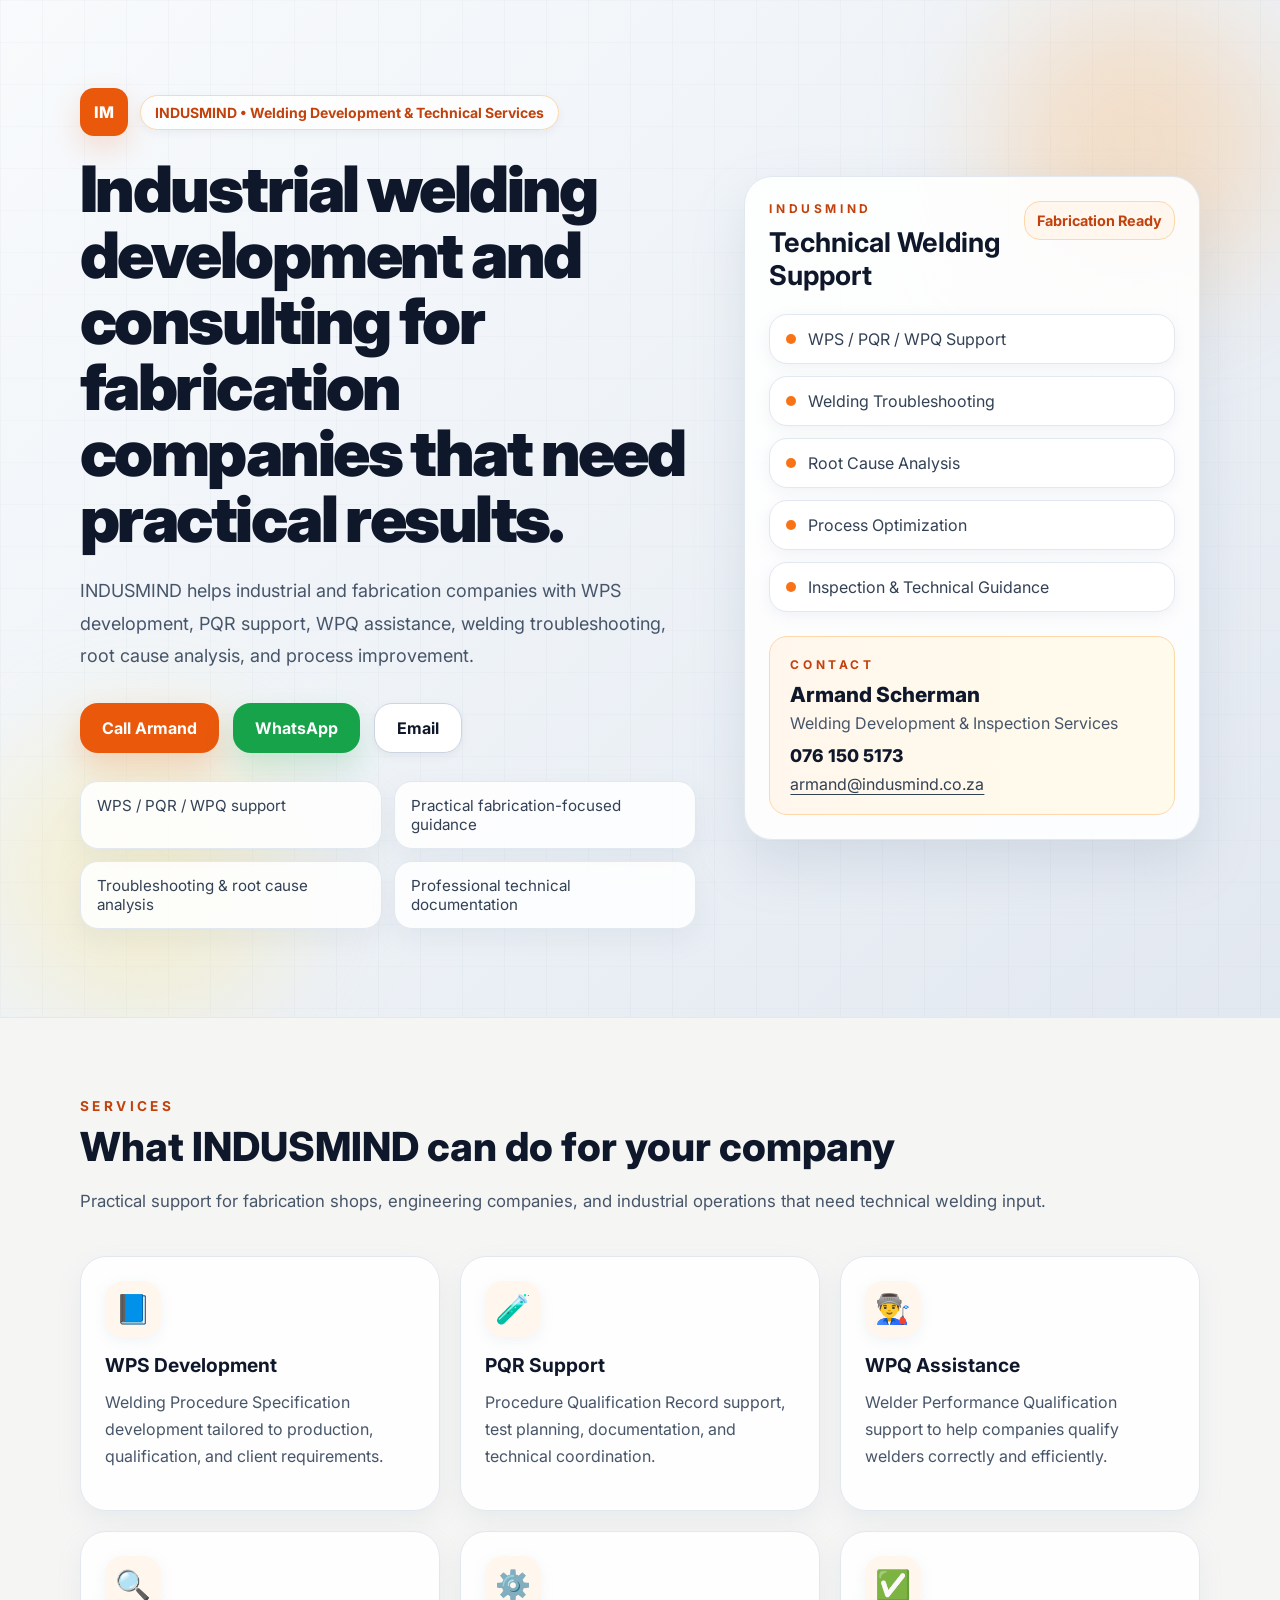
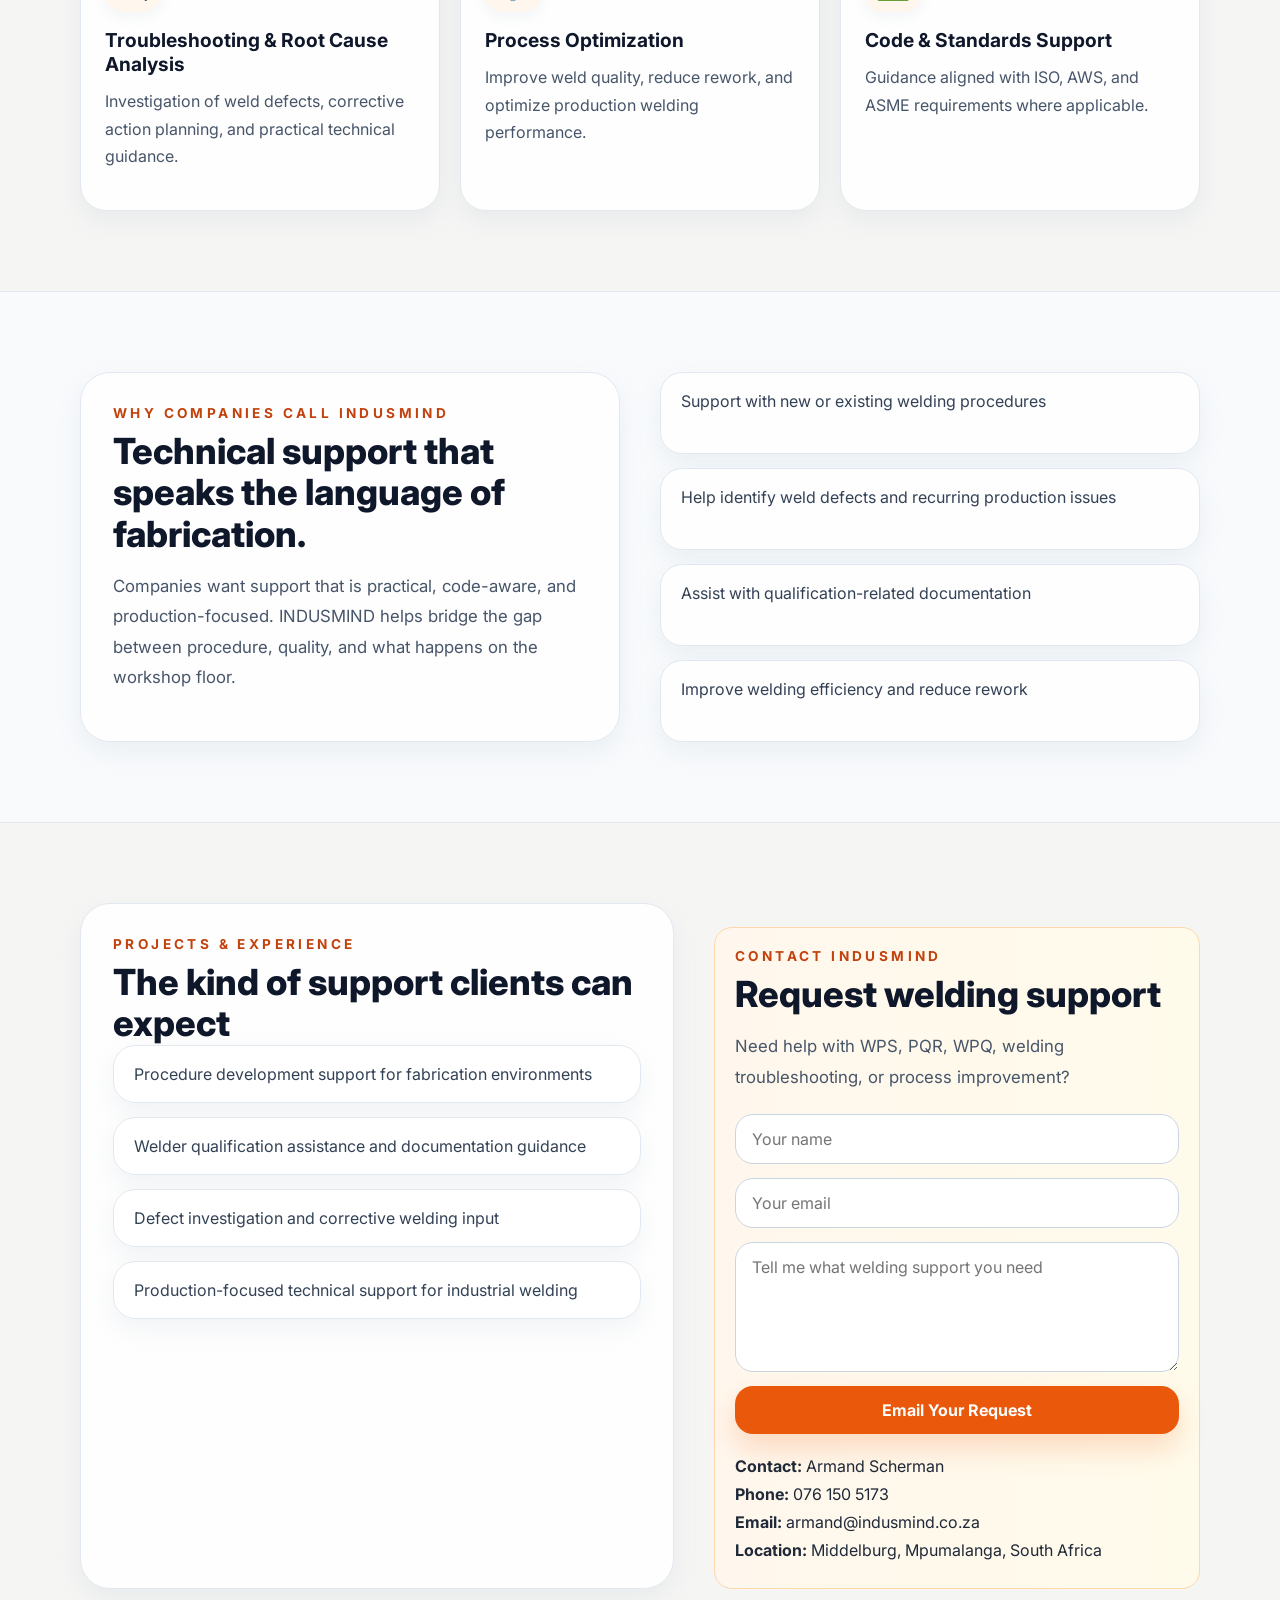
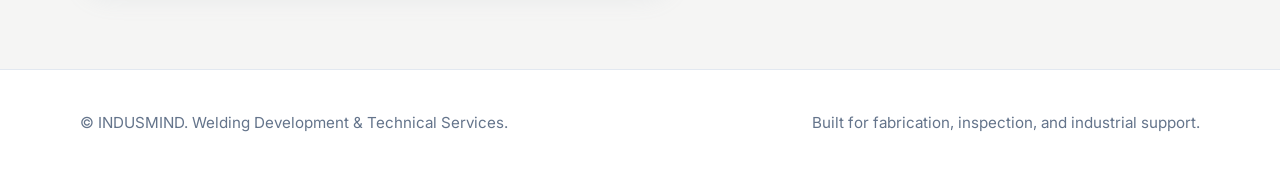
==== index.html @ c0b01968 "Add files via upload" ====
<!DOCTYPE html>
<html lang="en">
<head>
  <meta charset="UTF-8" />
  <meta name="viewport" content="width=device-width, initial-scale=1.0" />
  <title>INDUSMIND – Industrial Welding Development & Consulting</title>
  <meta name="description" content="INDUSMIND provides industrial welding development and consulting services including WPS development, PQR support, WPQ assistance, welding troubleshooting, root cause analysis, and process optimization in South Africa." />
  <meta name="keywords" content="INDUSMIND, industrial welding development, welding consulting, WPS development, PQR support, WPQ assistance, welding troubleshooting, welding consultant South Africa, welding consultant Mpumalanga, welding procedure qualification, Middelburg welding services" />
  <meta name="author" content="Armand Scherman" />
  <meta property="og:title" content="INDUSMIND – Industrial Welding Development & Consulting" />
  <meta property="og:description" content="WPS development, PQR support, WPQ assistance, welding troubleshooting, process optimization, and technical welding support." />
  <meta property="og:type" content="website" />
  <meta name="theme-color" content="#ea580c" />
  <link rel="preconnect" href="https://fonts.googleapis.com">
  <link rel="preconnect" href="https://fonts.gstatic.com" crossorigin>
  <link href="https://fonts.googleapis.com/css2?family=Inter:wght@400;500;600;700;800;900&display=swap" rel="stylesheet">
  <link rel="stylesheet" href="styles.css" />
</head>
<body>
  <header class="hero">
    <div class="grid-bg"></div>
    <div class="glow glow-a"></div>
    <div class="glow glow-b"></div>
    <div class="container hero-inner">
      <div class="hero-copy">
        <div class="brand-row">
          <div class="logo-box">IM</div>
          <div class="brand-pill">INDUSMIND • Welding Development & Technical Services</div>
        </div>

        <h1>Industrial welding development and consulting for fabrication companies that need practical results.</h1>
        <p class="lead">
          INDUSMIND helps industrial and fabrication companies with WPS development, PQR support, WPQ assistance,
          welding troubleshooting, root cause analysis, and process improvement.
        </p>

        <div class="cta-row">
          <a class="btn btn-primary" href="tel:0761505173">Call Armand</a>
          <a class="btn btn-whatsapp" href="https://wa.me/27761505173">WhatsApp</a>
          <a class="btn btn-secondary" href="mailto:armand@indusmind.co.za">Email</a>
        </div>

        <div class="highlight-grid">
          <div class="highlight-card">WPS / PQR / WPQ support</div>
          <div class="highlight-card">Practical fabrication-focused guidance</div>
          <div class="highlight-card">Troubleshooting & root cause analysis</div>
          <div class="highlight-card">Professional technical documentation</div>
        </div>
      </div>

      <div class="hero-panel">
        <div class="panel">
          <div class="panel-top">
            <div>
              <p class="eyebrow">INDUSMIND</p>
              <h2>Technical Welding Support</h2>
            </div>
            <div class="tag">Fabrication Ready</div>
          </div>

          <div class="support-list">
            <div class="list-item"><span class="dot"></span>WPS / PQR / WPQ Support</div>
            <div class="list-item"><span class="dot"></span>Welding Troubleshooting</div>
            <div class="list-item"><span class="dot"></span>Root Cause Analysis</div>
            <div class="list-item"><span class="dot"></span>Process Optimization</div>
            <div class="list-item"><span class="dot"></span>Inspection & Technical Guidance</div>
          </div>

          <div class="contact-card">
            <p class="eyebrow">Contact</p>
            <p class="contact-name">Armand Scherman</p>
            <p class="contact-role">Welding Development & Inspection Services</p>
            <a class="contact-link" href="tel:0761505173">076 150 5173</a>
            <a class="contact-email" href="mailto:armand@indusmind.co.za">armand@indusmind.co.za</a>
          </div>
        </div>
      </div>
    </div>
  </header>

  <main>
    <section class="section">
      <div class="container">
        <p class="section-label">Services</p>
        <h2 class="section-title">What INDUSMIND can do for your company</h2>
        <p class="section-text">
          Practical support for fabrication shops, engineering companies, and industrial operations that need technical welding input.
        </p>

        <div class="card-grid">
          <article class="service-card">
            <div class="icon">📘</div>
            <h3>WPS Development</h3>
            <p>Welding Procedure Specification development tailored to production, qualification, and client requirements.</p>
          </article>
          <article class="service-card">
            <div class="icon">🧪</div>
            <h3>PQR Support</h3>
            <p>Procedure Qualification Record support, test planning, documentation, and technical coordination.</p>
          </article>
          <article class="service-card">
            <div class="icon">👨‍🏭</div>
            <h3>WPQ Assistance</h3>
            <p>Welder Performance Qualification support to help companies qualify welders correctly and efficiently.</p>
          </article>
          <article class="service-card">
            <div class="icon">🔍</div>
            <h3>Troubleshooting & Root Cause Analysis</h3>
            <p>Investigation of weld defects, corrective action planning, and practical technical guidance.</p>
          </article>
          <article class="service-card">
            <div class="icon">⚙️</div>
            <h3>Process Optimization</h3>
            <p>Improve weld quality, reduce rework, and optimize production welding performance.</p>
          </article>
          <article class="service-card">
            <div class="icon">✅</div>
            <h3>Code & Standards Support</h3>
            <p>Guidance aligned with ISO, AWS, and ASME requirements where applicable.</p>
          </article>
        </div>
      </div>
    </section>

    <section class="section section-alt">
      <div class="container two-col">
        <div class="content-card">
          <p class="section-label">Why companies call INDUSMIND</p>
          <h2 class="section-title smaller">Technical support that speaks the language of fabrication.</h2>
          <p class="section-text">
            Companies want support that is practical, code-aware, and production-focused. INDUSMIND helps bridge the gap between procedure, quality, and what happens on the workshop floor.
          </p>
        </div>

        <div class="stack-list">
          <div class="stack-item">Support with new or existing welding procedures</div>
          <div class="stack-item">Help identify weld defects and recurring production issues</div>
          <div class="stack-item">Assist with qualification-related documentation</div>
          <div class="stack-item">Improve welding efficiency and reduce rework</div>
        </div>
      </div>
    </section>

    <section class="section">
      <div class="container two-col wide-left">
        <div class="content-card">
          <p class="section-label">Projects & experience</p>
          <h2 class="section-title smaller">The kind of support clients can expect</h2>
          <div class="experience-grid">
            <div class="exp-item">Procedure development support for fabrication environments</div>
            <div class="exp-item">Welder qualification assistance and documentation guidance</div>
            <div class="exp-item">Defect investigation and corrective welding input</div>
            <div class="exp-item">Production-focused technical support for industrial welding</div>
          </div>
        </div>

        <div class="contact-panel">
          <p class="section-label">Contact INDUSMIND</p>
          <h2 class="section-title smaller">Request welding support</h2>
          <p class="section-text">
            Need help with WPS, PQR, WPQ, welding troubleshooting, or process improvement?
          </p>

          <form class="contact-form">
            <input type="text" placeholder="Your name" />
            <input type="email" placeholder="Your email" />
            <textarea rows="5" placeholder="Tell me what welding support you need"></textarea>
            <a class="btn btn-primary" href="mailto:armand@indusmind.co.za?subject=INDUSMIND%20Welding%20Support%20Request">Email Your Request</a>
          </form>

          <div class="contact-details">
            <p><strong>Contact:</strong> Armand Scherman</p>
            <p><strong>Phone:</strong> 076 150 5173</p>
            <p><strong>Email:</strong> armand@indusmind.co.za</p>
            <p><strong>Location:</strong> Middelburg, Mpumalanga, South Africa</p>
          </div>
        </div>
      </div>
    </section>
  </main>

  <footer class="footer">
    <div class="container footer-inner">
      <p>© <span id="year"></span> INDUSMIND. Welding Development & Technical Services.</p>
      <p>Built for fabrication, inspection, and industrial support.</p>
    </div>
  </footer>

  <script src="script.js"></script>
</body>
</html>
---- styles.css ----
* { box-sizing: border-box; }
html { scroll-behavior: smooth; }
body {
  margin: 0;
  font-family: 'Inter', sans-serif;
  color: #0f172a;
  background: #f5f5f4;
}
a { text-decoration: none; }
.container {
  width: min(1120px, calc(100% - 32px));
  margin: 0 auto;
}
.hero {
  position: relative;
  overflow: hidden;
  border-bottom: 1px solid #e2e8f0;
  background: linear-gradient(135deg, #f8fafc 0%, #f1f5f9 35%, #e2e8f0 100%);
}
.grid-bg {
  position: absolute;
  inset: 0;
  opacity: 0.45;
  background-image:
    linear-gradient(to right, rgba(148,163,184,0.14) 1px, transparent 1px),
    linear-gradient(to bottom, rgba(148,163,184,0.10) 1px, transparent 1px);
  background-size: 42px 42px;
}
.glow {
  position: absolute;
  width: 18rem;
  height: 18rem;
  border-radius: 9999px;
  filter: blur(60px);
}
.glow-a { right: 0; top: 0; background: rgba(253, 186, 116, 0.35); }
.glow-b { left: 0; bottom: 0; background: rgba(253, 230, 138, 0.35); }
.hero-inner {
  position: relative;
  display: grid;
  grid-template-columns: 1.15fr 0.85fr;
  gap: 48px;
  align-items: center;
  padding: 88px 0;
}
.brand-row {
  display: flex;
  align-items: center;
  gap: 12px;
  margin-bottom: 20px;
}
.logo-box {
  width: 48px;
  height: 48px;
  border-radius: 14px;
  display: flex;
  align-items: center;
  justify-content: center;
  background: #ea580c;
  color: #fff;
  font-weight: 800;
  box-shadow: 0 12px 30px rgba(234, 88, 12, 0.18);
}
.brand-pill {
  display: inline-flex;
  align-items: center;
  border: 1px solid #fed7aa;
  background: rgba(255,255,255,0.82);
  color: #c2410c;
  border-radius: 999px;
  padding: 8px 14px;
  font-size: 14px;
  font-weight: 700;
  box-shadow: 0 3px 10px rgba(15,23,42,0.05);
}
h1 {
  margin: 0;
  max-width: 760px;
  font-size: clamp(2.5rem, 5vw, 4.1rem);
  line-height: 1.03;
  letter-spacing: -0.04em;
  font-weight: 900;
}
.lead {
  margin-top: 24px;
  max-width: 760px;
  color: #475569;
  font-size: 1.125rem;
  line-height: 1.8;
}
.cta-row {
  display: flex;
  flex-wrap: wrap;
  gap: 14px;
  margin-top: 30px;
}
.btn {
  display: inline-flex;
  align-items: center;
  justify-content: center;
  padding: 14px 22px;
  border-radius: 18px;
  font-weight: 700;
  transition: transform .18s ease, box-shadow .18s ease, background .18s ease;
}
.btn:hover { transform: translateY(-1px); }
.btn-primary {
  background: #ea580c;
  color: #fff;
  box-shadow: 0 14px 30px rgba(234, 88, 12, 0.20);
}
.btn-whatsapp {
  background: #16a34a;
  color: #fff;
  box-shadow: 0 14px 30px rgba(22, 163, 74, 0.18);
}
.btn-secondary {
  border: 1px solid #cbd5e1;
  background: #fff;
  color: #0f172a;
  box-shadow: 0 3px 10px rgba(15,23,42,0.05);
}
.highlight-grid {
  display: grid;
  grid-template-columns: repeat(2, minmax(0,1fr));
  gap: 12px;
  max-width: 720px;
  margin-top: 28px;
}
.highlight-card, .service-card, .content-card, .stack-item, .exp-item {
  border: 1px solid #e2e8f0;
  background: rgba(255,255,255,0.88);
  box-shadow: 0 10px 25px rgba(148, 163, 184, 0.12);
}
.highlight-card {
  border-radius: 18px;
  padding: 14px 16px;
  color: #334155;
  font-size: 0.95rem;
}
.hero-panel .panel {
  border-radius: 28px;
  border: 1px solid #e2e8f0;
  background: rgba(255,255,255,0.90);
  padding: 24px;
  box-shadow: 0 24px 50px rgba(148, 163, 184, 0.25);
}
.panel {
  border-radius: 22px;
}
.panel-top {
  display: flex;
  gap: 16px;
  align-items: start;
  justify-content: space-between;
}
.eyebrow {
  margin: 0;
  color: #c2410c;
  text-transform: uppercase;
  letter-spacing: 0.3em;
  font-size: 12px;
  font-weight: 700;
}
.panel h2, .section-title {
  margin: 10px 0 0 0;
  color: #0f172a;
}
.panel h2 { font-size: 1.7rem; }
.tag {
  white-space: nowrap;
  border-radius: 16px;
  border: 1px solid #fed7aa;
  background: #fff7ed;
  color: #c2410c;
  padding: 10px 12px;
  font-size: 0.9rem;
  font-weight: 700;
}
.support-list {
  display: grid;
  gap: 12px;
  margin-top: 22px;
}
.list-item {
  display: flex;
  gap: 12px;
  align-items: center;
  border-radius: 18px;
  border: 1px solid #e2e8f0;
  background: #fff;
  padding: 14px 16px;
  color: #334155;
  box-shadow: 0 4px 14px rgba(148, 163, 184, 0.12);
}
.dot {
  width: 10px;
  height: 10px;
  border-radius: 999px;
  background: #f97316;
  flex: 0 0 auto;
}
.contact-card, .contact-panel {
  margin-top: 24px;
  border-radius: 18px;
  border: 1px solid #fed7aa;
  background: linear-gradient(to right, #fff7ed, #fffbeb);
  padding: 20px;
}
.contact-name {
  margin: 10px 0 0 0;
  font-size: 1.3rem;
  font-weight: 800;
}
.contact-role {
  margin: 6px 0 0 0;
  color: #475569;
}
.contact-link, .contact-email {
  display: block;
}
.contact-link {
  margin-top: 12px;
  color: #0f172a;
  font-size: 1.1rem;
  font-weight: 800;
}
.contact-email {
  margin-top: 8px;
  color: #334155;
  text-decoration: underline;
  text-underline-offset: 4px;
}

.section { padding: 80px 0; }
.section-alt {
  border-top: 1px solid #e2e8f0;
  border-bottom: 1px solid #e2e8f0;
  background: #f8fafc;
}
.section-label {
  margin: 0;
  color: #c2410c;
  font-size: 0.85rem;
  font-weight: 700;
  letter-spacing: 0.25em;
  text-transform: uppercase;
}
.section-title {
  font-size: clamp(2rem, 4vw, 2.5rem);
  line-height: 1.15;
  font-weight: 800;
}
.section-title.smaller { font-size: clamp(1.75rem, 3vw, 2.25rem); }
.section-text {
  margin-top: 16px;
  color: #475569;
  font-size: 1.05rem;
  line-height: 1.8;
}
.card-grid {
  display: grid;
  grid-template-columns: repeat(3, minmax(0,1fr));
  gap: 20px;
  margin-top: 40px;
}
.service-card {
  border-radius: 26px;
  padding: 24px;
  transition: transform .18s ease, border-color .18s ease, box-shadow .18s ease;
}
.service-card:hover {
  transform: translateY(-4px);
  border-color: #fdba74;
  box-shadow: 0 18px 35px rgba(148, 163, 184, 0.18);
}
.icon {
  width: 56px;
  height: 56px;
  border-radius: 18px;
  display: inline-flex;
  align-items: center;
  justify-content: center;
  background: #fff7ed;
  font-size: 1.8rem;
  box-shadow: 0 4px 14px rgba(148, 163, 184, 0.12);
}
.service-card h3 {
  margin: 16px 0 0 0;
  font-size: 1.2rem;
}
.service-card p {
  margin-top: 12px;
  color: #475569;
  line-height: 1.7;
}
.two-col {
  display: grid;
  grid-template-columns: 1fr 1fr;
  gap: 40px;
}
.wide-left {
  grid-template-columns: 1.1fr 0.9fr;
}
.content-card {
  border-radius: 30px;
  padding: 32px;
}
.stack-list, .experience-grid {
  display: grid;
  gap: 14px;
}
.stack-item, .exp-item {
  border-radius: 22px;
  padding: 18px 20px;
  color: #334155;
}
.contact-form {
  display: grid;
  gap: 14px;
  margin-top: 22px;
}
.contact-form input,
.contact-form textarea {
  width: 100%;
  border-radius: 18px;
  border: 1px solid #cbd5e1;
  background: #fff;
  padding: 14px 16px;
  font: inherit;
  color: #0f172a;
}
.contact-form input:focus,
.contact-form textarea:focus {
  outline: none;
  border-color: #fb923c;
  box-shadow: 0 0 0 4px rgba(251, 146, 60, 0.12);
}
.contact-details {
  margin-top: 22px;
  color: #1f2937;
}
.contact-details p { margin: 8px 0; }

.footer {
  border-top: 1px solid #e2e8f0;
  background: #fff;
}
.footer-inner {
  display: flex;
  justify-content: space-between;
  gap: 16px;
  padding: 28px 0;
  color: #64748b;
  font-size: 0.95rem;
}

@media (max-width: 1024px) {
  .hero-inner,
  .two-col,
  .wide-left,
  .card-grid {
    grid-template-columns: 1fr 1fr;
  }
  .card-grid { grid-template-columns: repeat(2, minmax(0,1fr)); }
}

@media (max-width: 768px) {
  .hero-inner,
  .two-col,
  .wide-left,
  .card-grid,
  .highlight-grid {
    grid-template-columns: 1fr;
  }
  .hero-inner { padding: 64px 0; }
  .panel-top,
  .footer-inner {
    flex-direction: column;
    align-items: flex-start;
  }
  .brand-row {
    align-items: flex-start;
    flex-direction: column;
  }
}
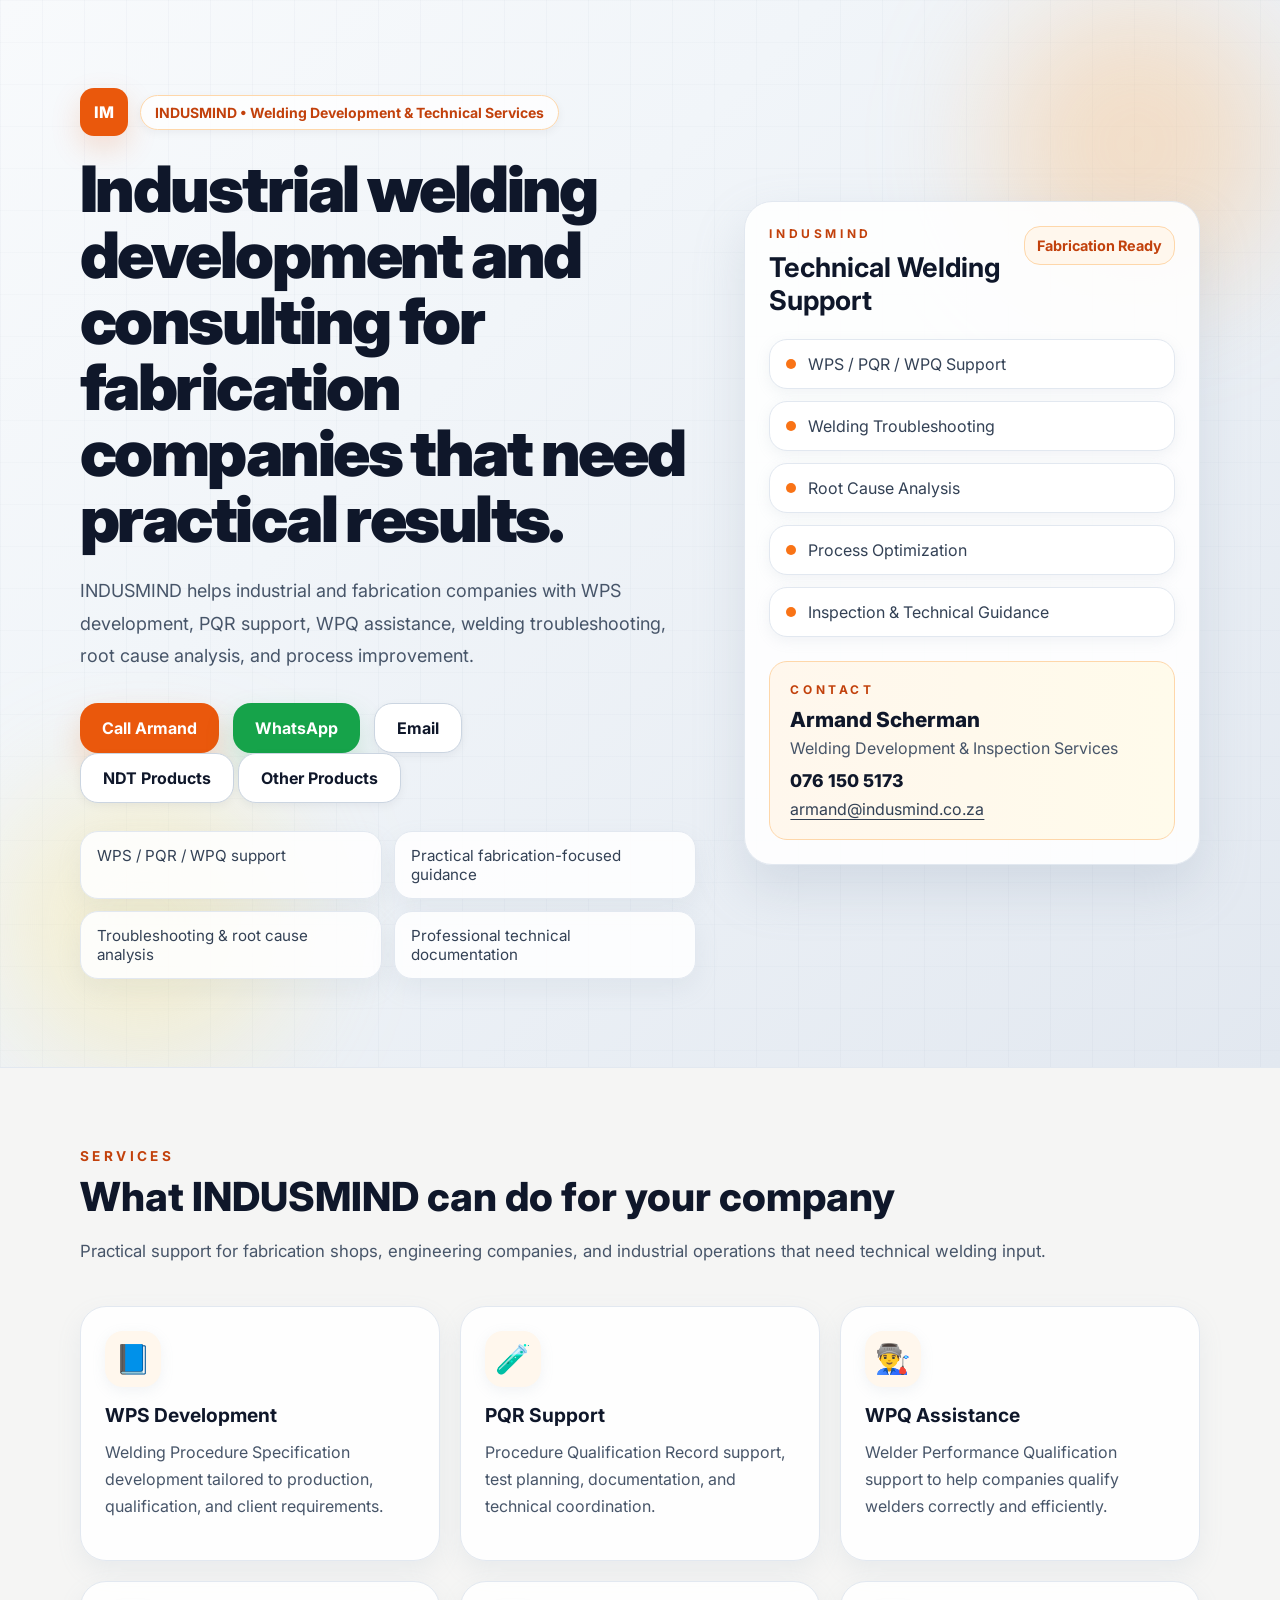
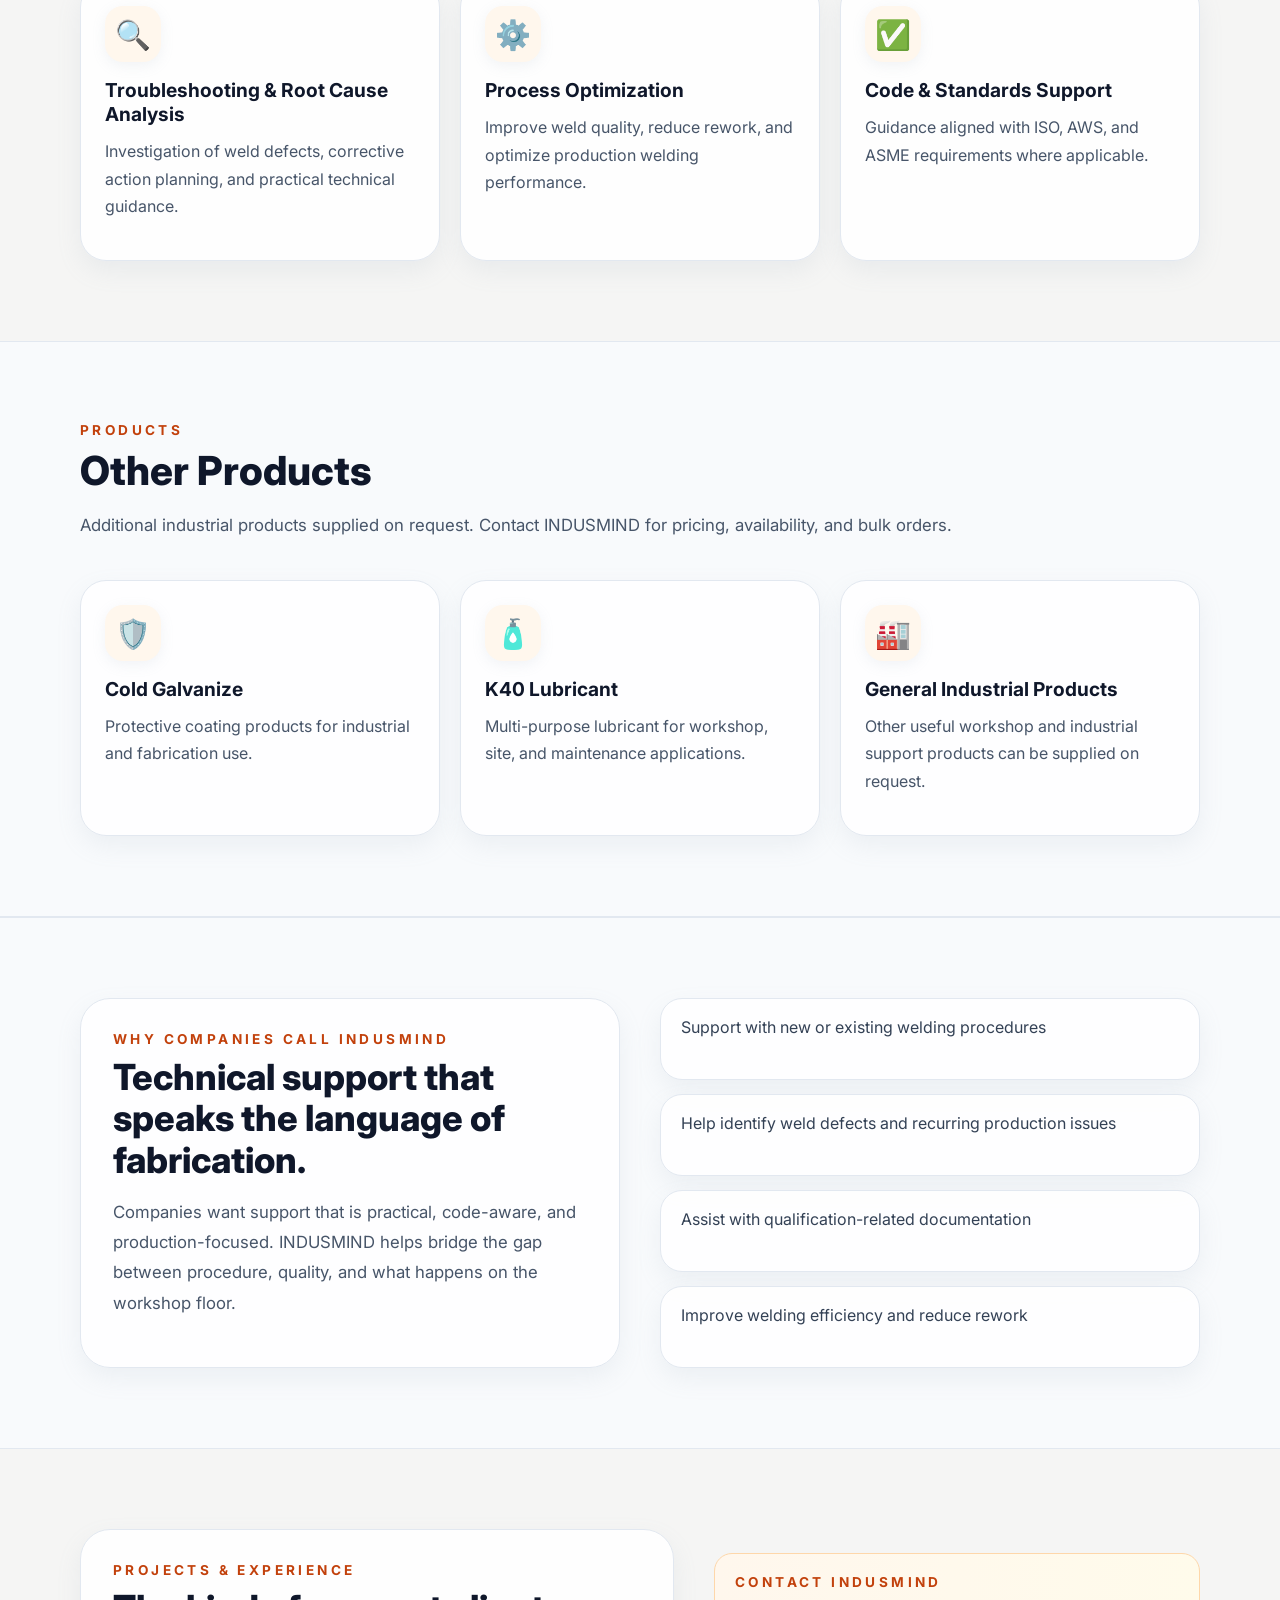
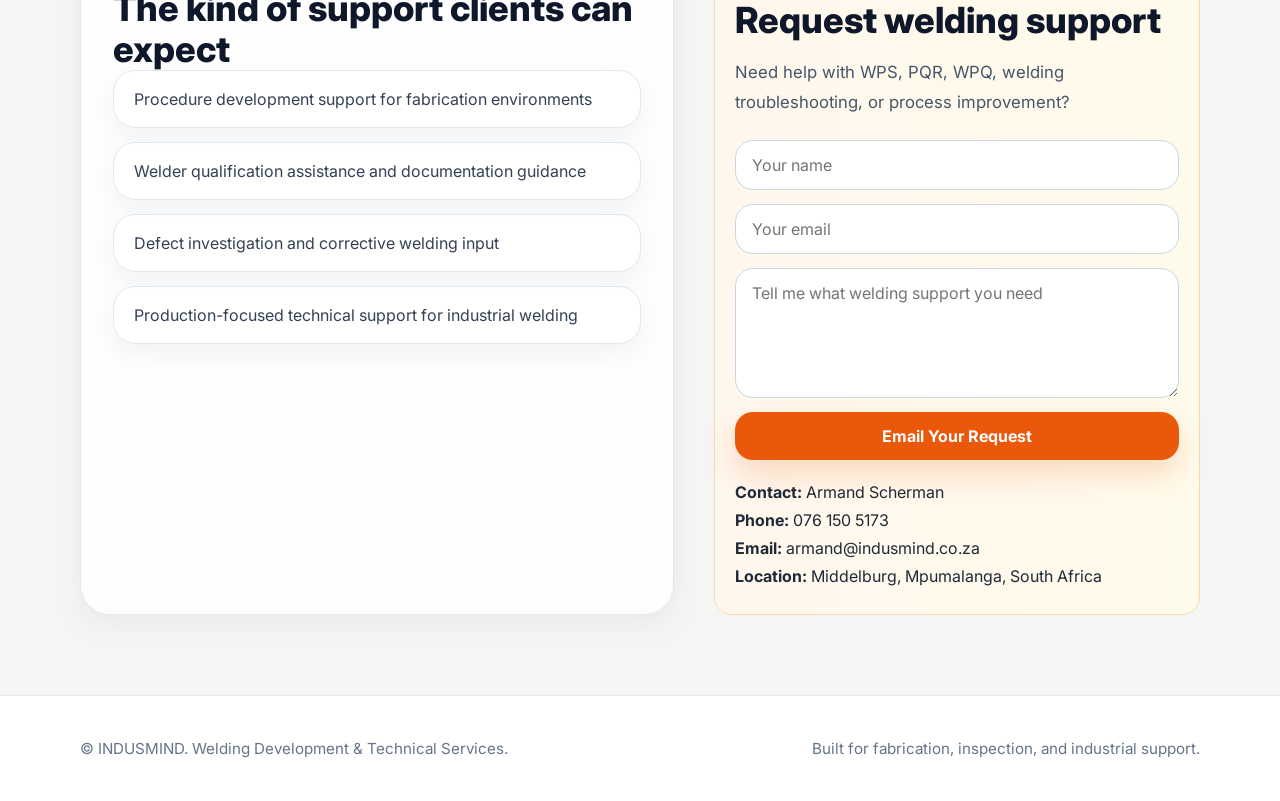
==== commit 3a3979a6: "Update index.html" ====
--- a/index.html
+++ b/index.html
@@ -21,6 +21,7 @@
     <div class="grid-bg"></div>
     <div class="glow glow-a"></div>
     <div class="glow glow-b"></div>
+
     <div class="container hero-inner">
       <div class="hero-copy">
         <div class="brand-row">
@@ -38,6 +39,11 @@
           <a class="btn btn-primary" href="tel:0761505173">Call Armand</a>
           <a class="btn btn-whatsapp" href="https://wa.me/27761505173">WhatsApp</a>
           <a class="btn btn-secondary" href="mailto:armand@indusmind.co.za">Email</a>
+        </div>
+
+        <div class="product-button-row">
+          <a class="btn btn-secondary" href="ndt.html">NDT Products</a>
+          <a class="btn btn-secondary" href="#other-products">Other Products</a>
         </div>
 
         <div class="highlight-grid">
@@ -117,6 +123,34 @@
             <div class="icon">✅</div>
             <h3>Code & Standards Support</h3>
             <p>Guidance aligned with ISO, AWS, and ASME requirements where applicable.</p>
+          </article>
+        </div>
+      </div>
+    </section>
+
+    <section class="section section-alt" id="other-products">
+      <div class="container">
+        <p class="section-label">Products</p>
+        <h2 class="section-title">Other Products</h2>
+        <p class="section-text">
+          Additional industrial products supplied on request. Contact INDUSMIND for pricing, availability, and bulk orders.
+        </p>
+
+        <div class="card-grid">
+          <article class="service-card">
+            <div class="icon">🛡️</div>
+            <h3>Cold Galvanize</h3>
+            <p>Protective coating products for industrial and fabrication use.</p>
+          </article>
+          <article class="service-card">
+            <div class="icon">🧴</div>
+            <h3>K40 Lubricant</h3>
+            <p>Multi-purpose lubricant for workshop, site, and maintenance applications.</p>
+          </article>
+          <article class="service-card">
+            <div class="icon">🏭</div>
+            <h3>General Industrial Products</h3>
+            <p>Other useful workshop and industrial support products can be supplied on request.</p>
           </article>
         </div>
       </div>
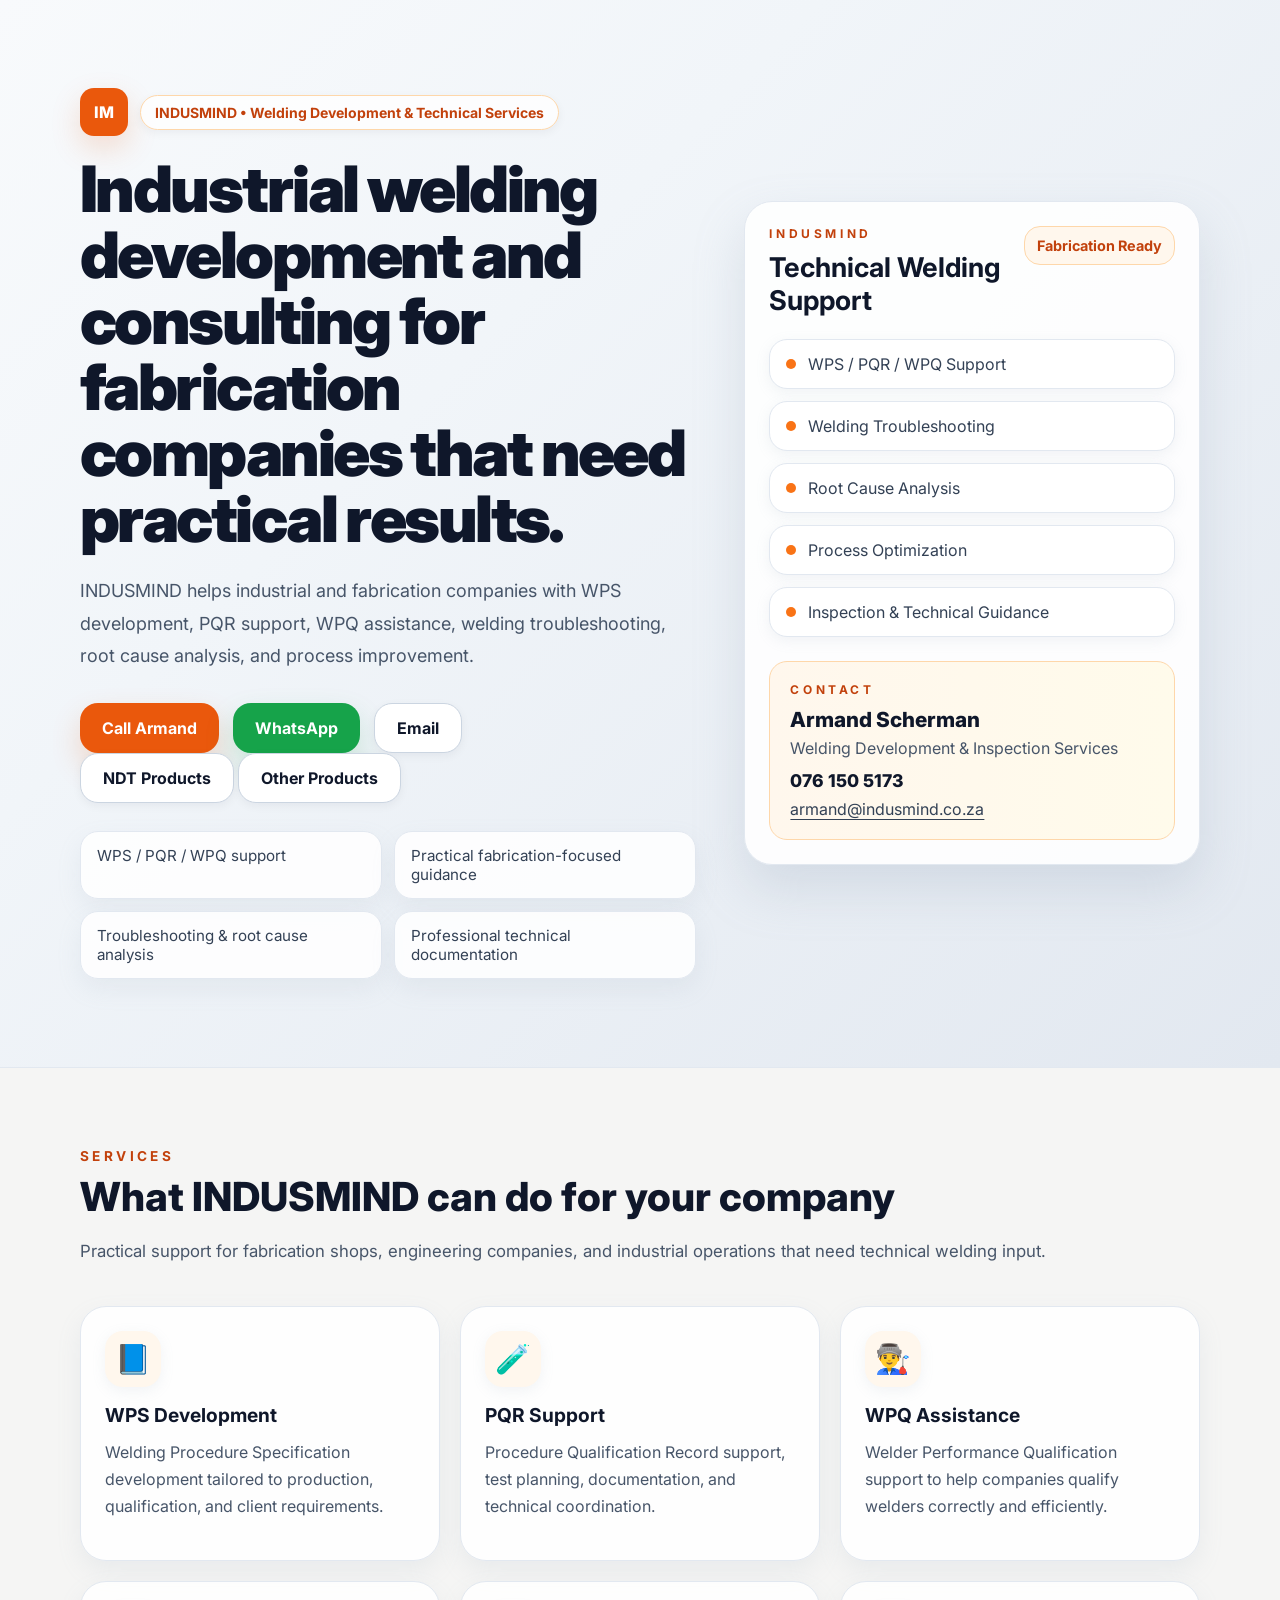
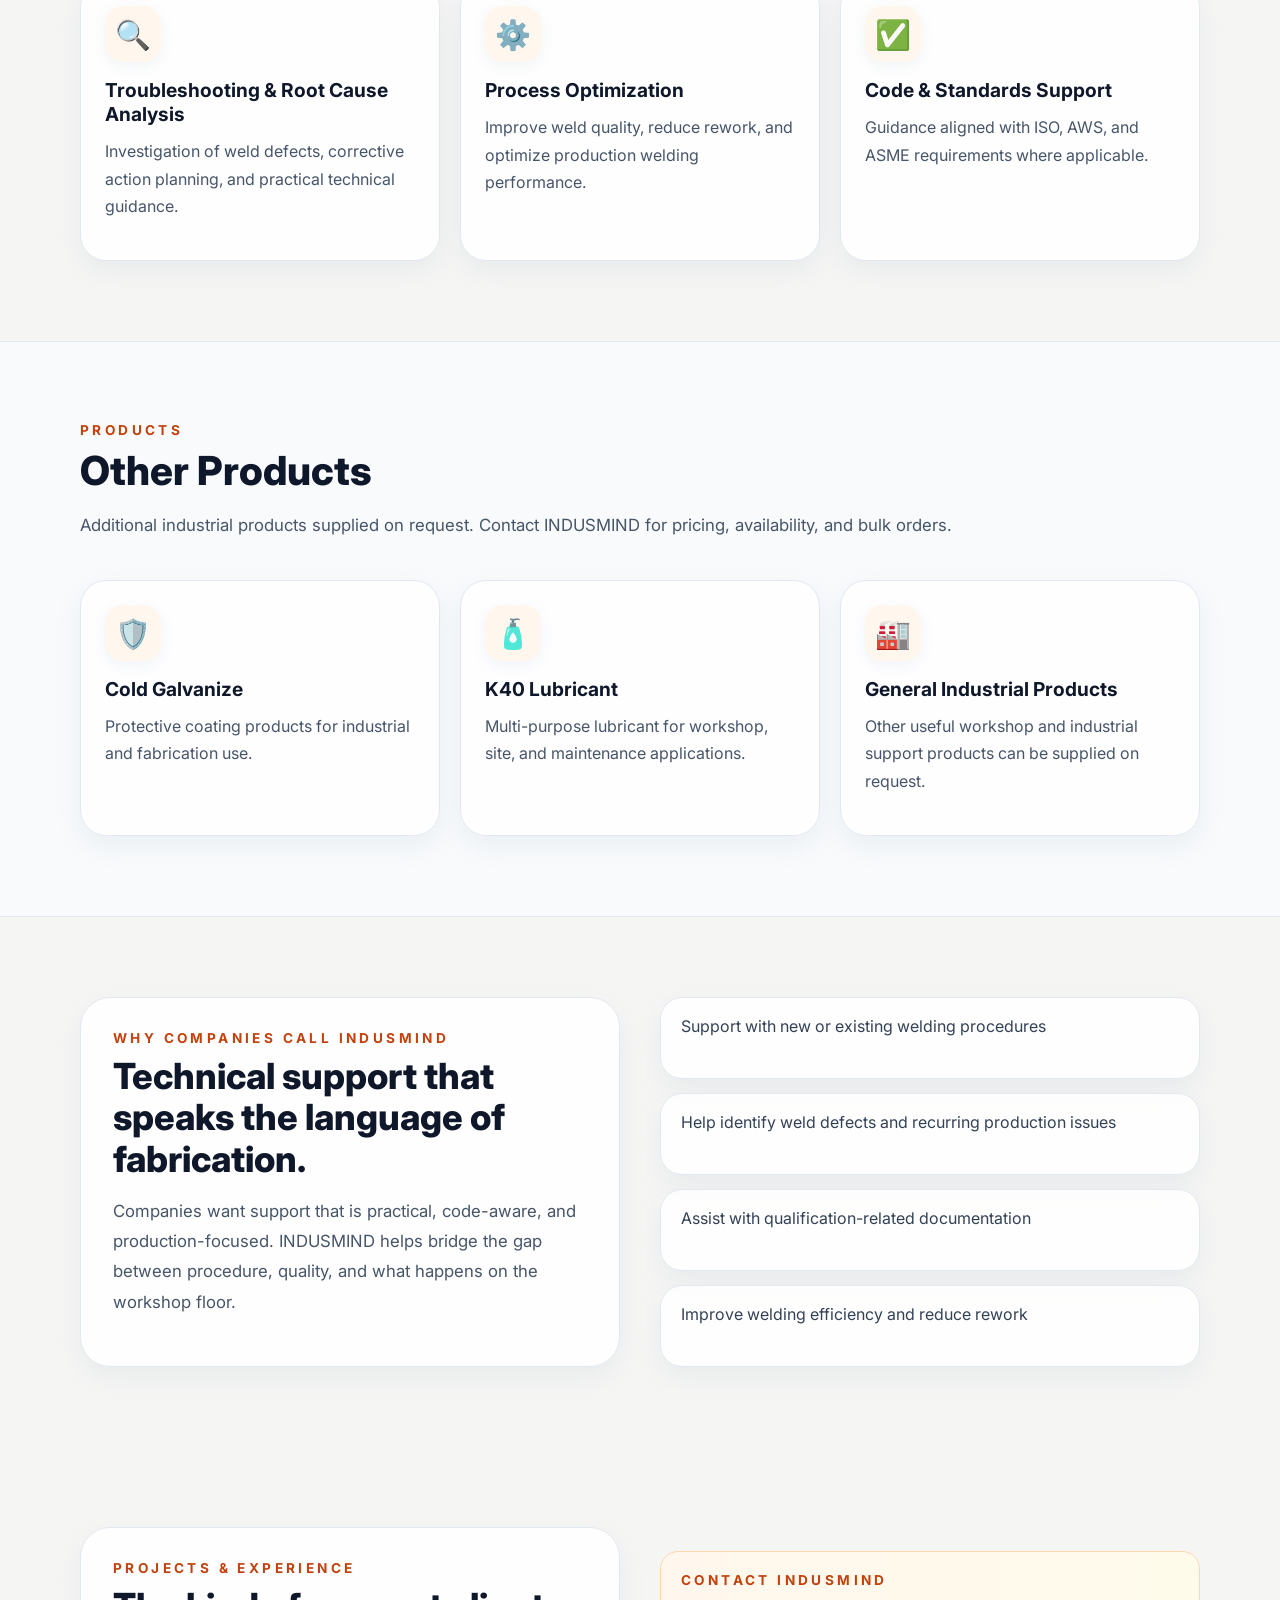
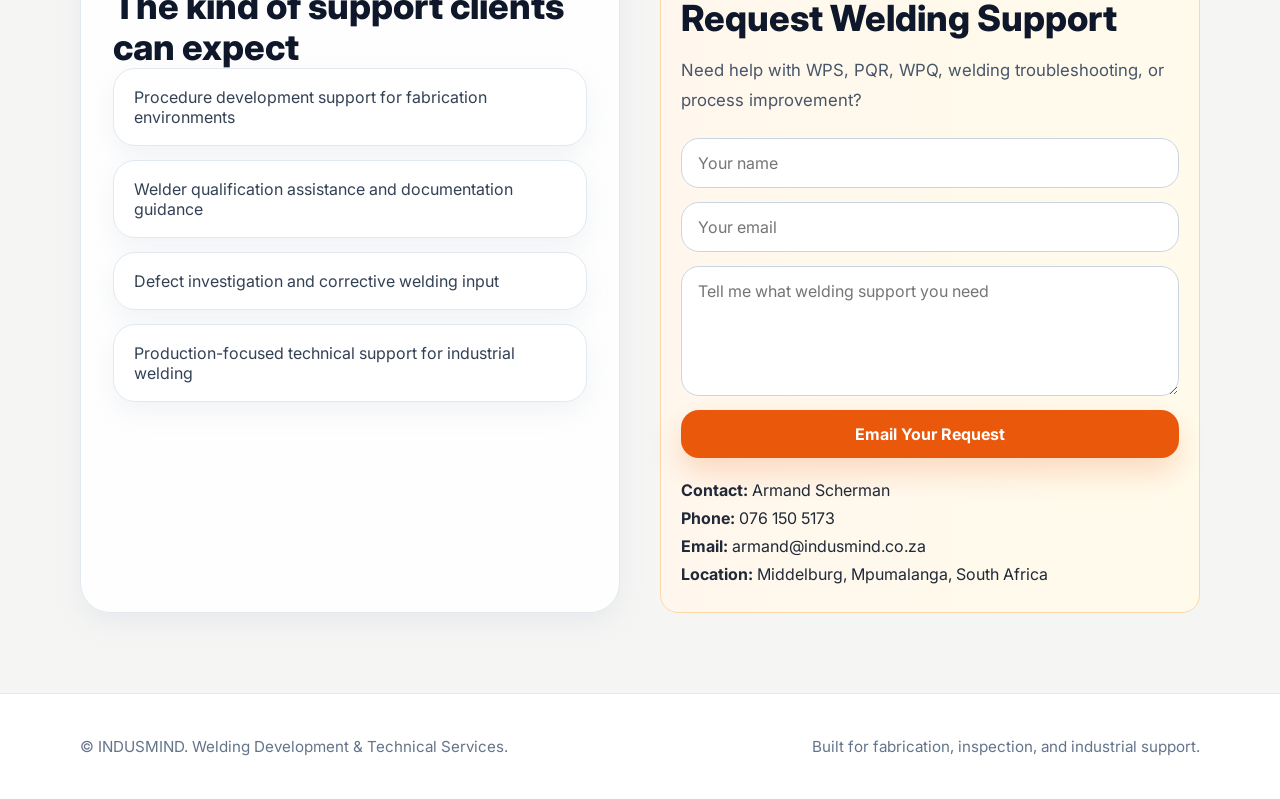
==== commit 8a2a8add: "Update index.html" ====
--- a/index.html
+++ b/index.html
@@ -3,14 +3,8 @@
 <head>
   <meta charset="UTF-8" />
   <meta name="viewport" content="width=device-width, initial-scale=1.0" />
-  <title>INDUSMIND – Industrial Welding Development & Consulting</title>
-  <meta name="description" content="INDUSMIND provides industrial welding development and consulting services including WPS development, PQR support, WPQ assistance, welding troubleshooting, root cause analysis, and process optimization in South Africa." />
-  <meta name="keywords" content="INDUSMIND, industrial welding development, welding consulting, WPS development, PQR support, WPQ assistance, welding troubleshooting, welding consultant South Africa, welding consultant Mpumalanga, welding procedure qualification, Middelburg welding services" />
-  <meta name="author" content="Armand Scherman" />
-  <meta property="og:title" content="INDUSMIND – Industrial Welding Development & Consulting" />
-  <meta property="og:description" content="WPS development, PQR support, WPQ assistance, welding troubleshooting, process optimization, and technical welding support." />
-  <meta property="og:type" content="website" />
-  <meta name="theme-color" content="#ea580c" />
+  <title>INDUSMIND – Welding Development & Technical Services</title>
+  <meta name="description" content="INDUSMIND provides welding development, technical support, WPS, PQR, WPQ assistance, troubleshooting, and NDT product supply." />
   <link rel="preconnect" href="https://fonts.googleapis.com">
   <link rel="preconnect" href="https://fonts.gstatic.com" crossorigin>
   <link href="https://fonts.googleapis.com/css2?family=Inter:wght@400;500;600;700;800;900&display=swap" rel="stylesheet">
@@ -18,9 +12,7 @@
 </head>
 <body>
   <header class="hero">
-    <div class="grid-bg"></div>
-    <div class="glow glow-a"></div>
-    <div class="glow glow-b"></div>
+    <div class="hero-overlay"></div>
 
     <div class="container hero-inner">
       <div class="hero-copy">
@@ -30,9 +22,9 @@
         </div>
 
         <h1>Industrial welding development and consulting for fabrication companies that need practical results.</h1>
+
         <p class="lead">
-          INDUSMIND helps industrial and fabrication companies with WPS development, PQR support, WPQ assistance,
-          welding troubleshooting, root cause analysis, and process improvement.
+          INDUSMIND helps industrial and fabrication companies with WPS development, PQR support, WPQ assistance, welding troubleshooting, root cause analysis, and process improvement.
         </p>
 
         <div class="cta-row">
@@ -99,26 +91,31 @@
             <h3>WPS Development</h3>
             <p>Welding Procedure Specification development tailored to production, qualification, and client requirements.</p>
           </article>
+
           <article class="service-card">
             <div class="icon">🧪</div>
             <h3>PQR Support</h3>
             <p>Procedure Qualification Record support, test planning, documentation, and technical coordination.</p>
           </article>
+
           <article class="service-card">
             <div class="icon">👨‍🏭</div>
             <h3>WPQ Assistance</h3>
             <p>Welder Performance Qualification support to help companies qualify welders correctly and efficiently.</p>
           </article>
+
           <article class="service-card">
             <div class="icon">🔍</div>
             <h3>Troubleshooting & Root Cause Analysis</h3>
             <p>Investigation of weld defects, corrective action planning, and practical technical guidance.</p>
           </article>
+
           <article class="service-card">
             <div class="icon">⚙️</div>
             <h3>Process Optimization</h3>
             <p>Improve weld quality, reduce rework, and optimize production welding performance.</p>
           </article>
+
           <article class="service-card">
             <div class="icon">✅</div>
             <h3>Code & Standards Support</h3>
@@ -142,11 +139,13 @@
             <h3>Cold Galvanize</h3>
             <p>Protective coating products for industrial and fabrication use.</p>
           </article>
+
           <article class="service-card">
             <div class="icon">🧴</div>
             <h3>K40 Lubricant</h3>
             <p>Multi-purpose lubricant for workshop, site, and maintenance applications.</p>
           </article>
+
           <article class="service-card">
             <div class="icon">🏭</div>
             <h3>General Industrial Products</h3>
@@ -156,7 +155,7 @@
       </div>
     </section>
 
-    <section class="section section-alt">
+    <section class="section">
       <div class="container two-col">
         <div class="content-card">
           <p class="section-label">Why companies call INDUSMIND</p>
@@ -176,9 +175,9 @@
     </section>
 
     <section class="section">
-      <div class="container two-col wide-left">
+      <div class="container two-col">
         <div class="content-card">
-          <p class="section-label">Projects & experience</p>
+          <p class="section-label">Projects & Experience</p>
           <h2 class="section-title smaller">The kind of support clients can expect</h2>
           <div class="experience-grid">
             <div class="exp-item">Procedure development support for fabrication environments</div>
@@ -190,17 +189,17 @@
 
         <div class="contact-panel">
           <p class="section-label">Contact INDUSMIND</p>
-          <h2 class="section-title smaller">Request welding support</h2>
+          <h2 class="section-title smaller">Request Welding Support</h2>
           <p class="section-text">
             Need help with WPS, PQR, WPQ, welding troubleshooting, or process improvement?
           </p>
 
-          <form class="contact-form">
+          <div class="contact-form">
             <input type="text" placeholder="Your name" />
             <input type="email" placeholder="Your email" />
             <textarea rows="5" placeholder="Tell me what welding support you need"></textarea>
             <a class="btn btn-primary" href="mailto:armand@indusmind.co.za?subject=INDUSMIND%20Welding%20Support%20Request">Email Your Request</a>
-          </form>
+          </div>
 
           <div class="contact-details">
             <p><strong>Contact:</strong> Armand Scherman</p>
